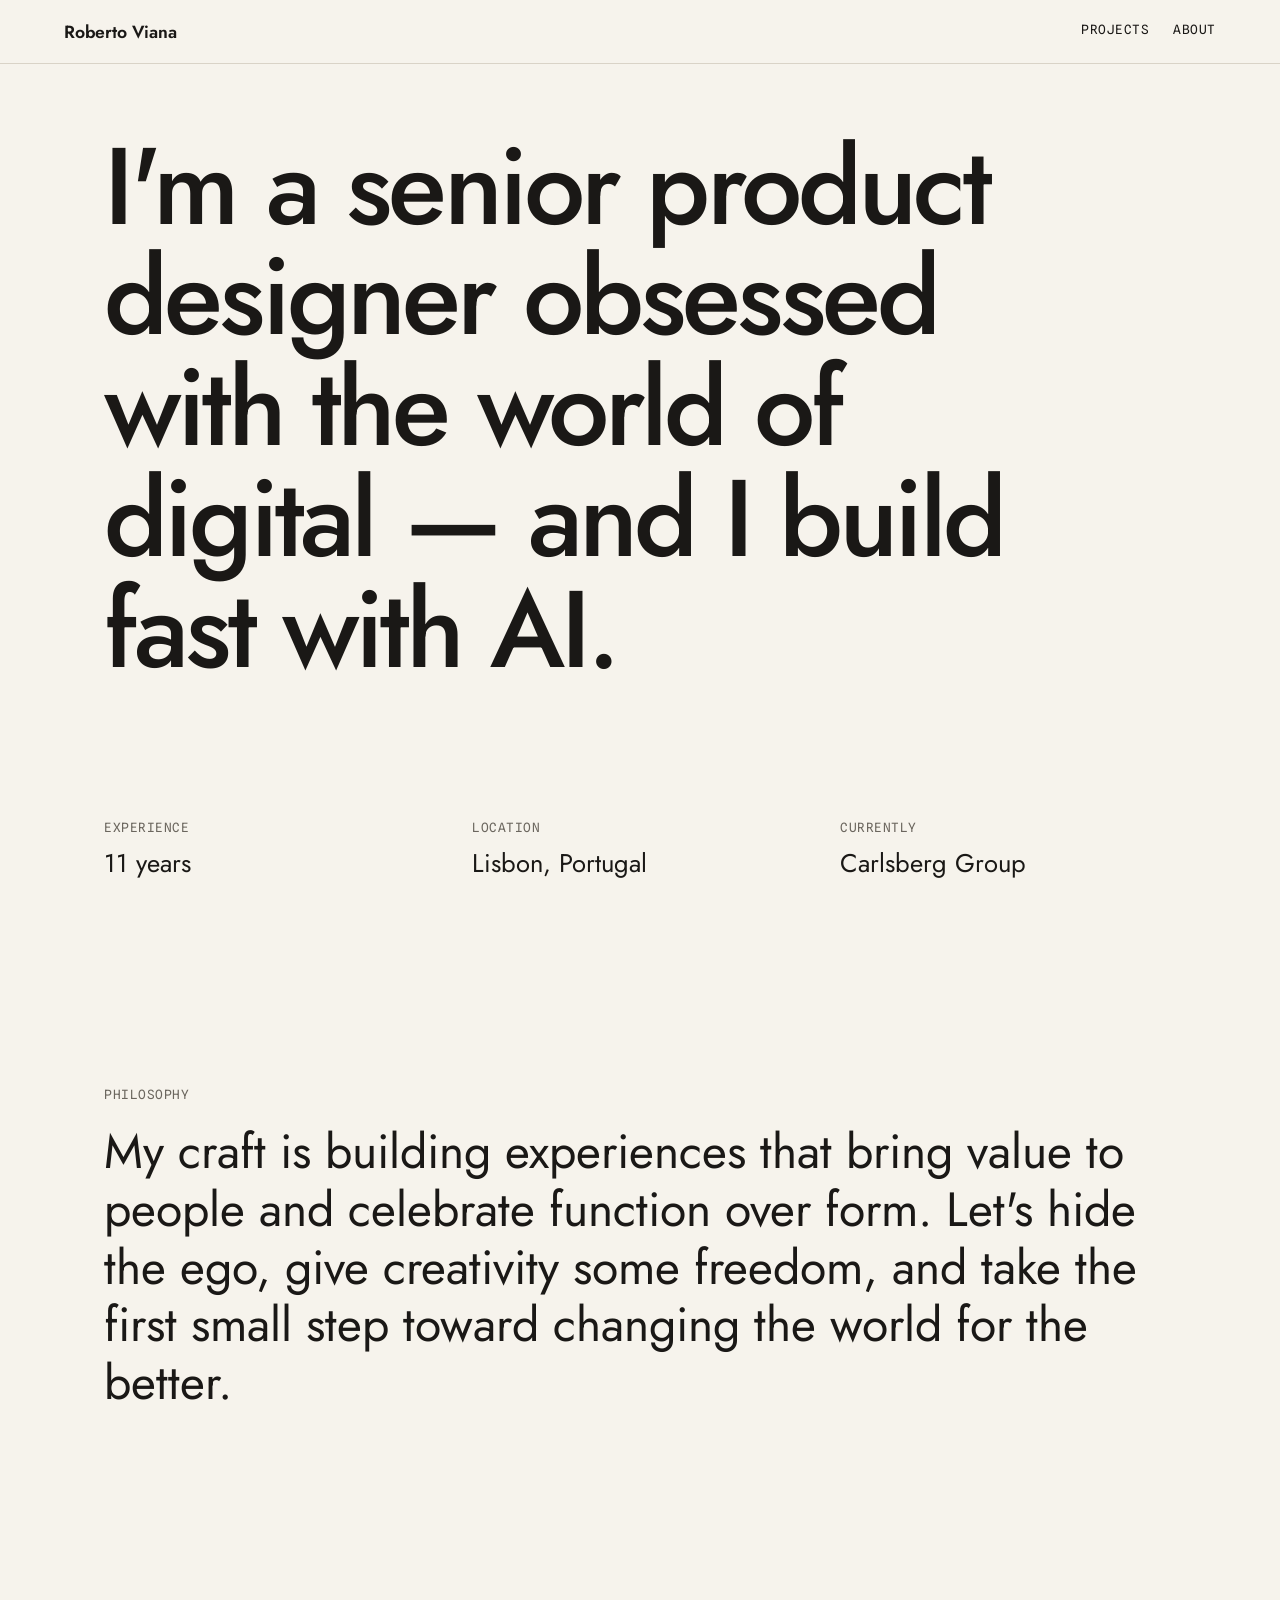
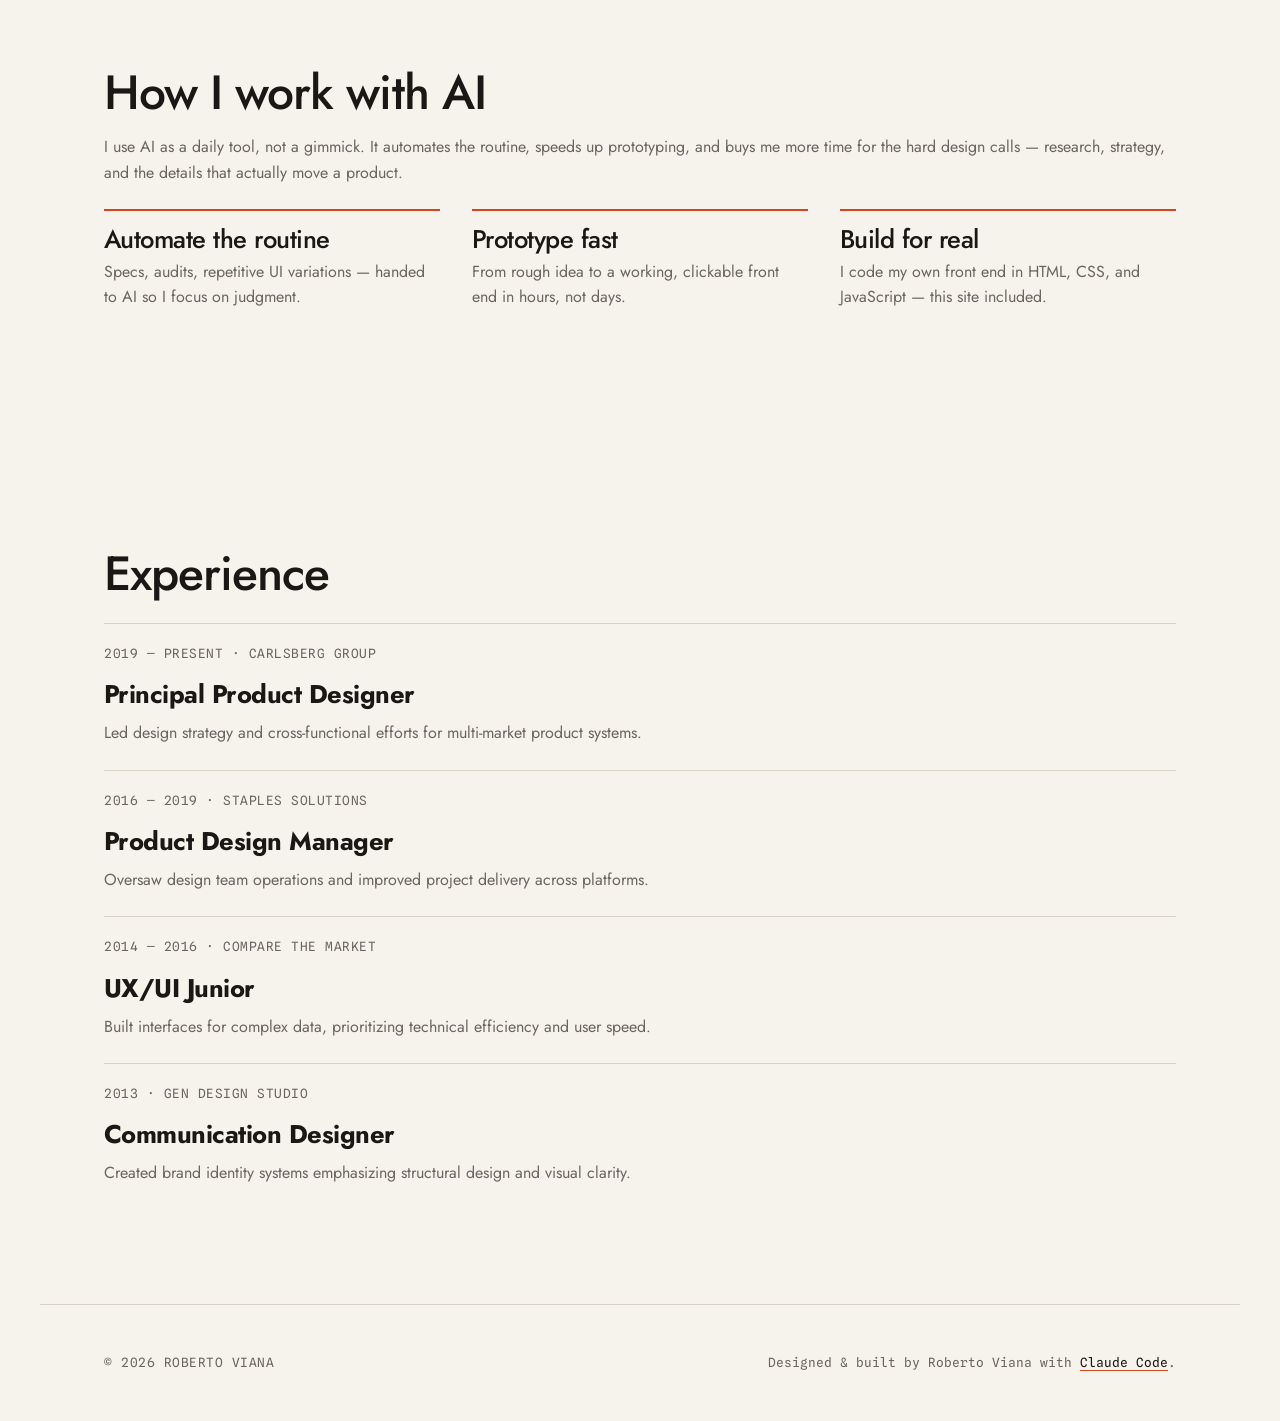
==== about.html @ d9206031 "Initial commit" ====
<!DOCTYPE html>
<html lang="en">
<head>
  <meta charset="UTF-8" />
  <meta name="viewport" content="width=device-width, initial-scale=1.0" />
  <title>About — Roberto Viana</title>
  <meta name="description" content="Roberto Viana, senior product designer with 11 years of experience across B2B, B2C, and enterprise platforms. I build fast with AI and code my own front end." />

  <link rel="preconnect" href="https://fonts.googleapis.com" />
  <link rel="preconnect" href="https://fonts.gstatic.com" crossorigin />
  <link href="https://fonts.googleapis.com/css2?family=Jost:wght@400;500;600;700&family=Spline+Sans+Mono:wght@400;500&display=swap" rel="stylesheet" />

  <link rel="stylesheet" href="assets/css/styles.css" />
</head>
<body>
  <header class="site-header">
    <a href="index.html" class="brand">Roberto Viana</a>
    <nav class="nav">
      <a href="index.html">Projects</a>
      <a href="about.html">About</a>
    </nav>
  </header>

  <main>
    <section class="case-hero wrap">
      <h1 class="reveal">I'm a senior product designer obsessed with the world of digital — and I build fast with AI.</h1>
    </section>

    <section class="section wrap">
      <div class="grid" style="grid-template-columns: repeat(3, 1fr);">
        <div class="reveal-up" data-delay="1">
          <p class="meta">Experience</p>
          <p style="font-family:var(--font-display); font-size:var(--step-h3); margin-top:0.35rem;">11 years</p>
        </div>
        <div class="reveal-up" data-delay="2">
          <p class="meta">Location</p>
          <p style="font-family:var(--font-display); font-size:var(--step-h3); margin-top:0.35rem;">Lisbon, Portugal</p>
        </div>
        <div class="reveal-up" data-delay="3">
          <p class="meta">Currently</p>
          <p style="font-family:var(--font-display); font-size:var(--step-h3); margin-top:0.35rem;">Carlsberg Group</p>
        </div>
      </div>
    </section>

    <section class="section wrap">
      <div class="prose reveal-up">
        <p class="meta">Philosophy</p>
        <p style="font-family:var(--font-display); font-size:var(--step-h2); line-height:1.2; margin-top:0.75rem;">My craft is building experiences that bring value to people and celebrate function over form. Let's hide the ego, give creativity some freedom, and take the first small step toward changing the world for the better.</p>
      </div>
    </section>

    <!-- How I work with AI -->
    <section class="section wrap">
      <div class="prose">
        <h2 class="reveal-up">How I work with AI</h2>
        <p class="reveal-up" style="color:var(--ink-soft);">I use AI as a daily tool, not a gimmick. It automates the routine, speeds up prototyping, and buys me more time for the hard design calls — research, strategy, and the details that actually move a product.</p>
      </div>
      <div class="process">
        <div class="step reveal-up" data-delay="1">
          <h3>Automate the routine</h3>
          <p>Specs, audits, repetitive UI variations — handed to AI so I focus on judgment.</p>
        </div>
        <div class="step reveal-up" data-delay="2">
          <h3>Prototype fast</h3>
          <p>From rough idea to a working, clickable front end in hours, not days.</p>
        </div>
        <div class="step reveal-up" data-delay="3">
          <h3>Build for real</h3>
          <p>I code my own front end in HTML, CSS, and JavaScript — this site included.</p>
        </div>
      </div>
    </section>

    <section class="section wrap">
      <div class="prose">
        <h2 class="reveal-up">Experience</h2>

        <div class="reveal-up" style="border-top:1px solid var(--line); padding-top:1.25rem; margin-top:1.5rem;">
          <p class="meta">2019 — Present · Carlsberg Group</p>
          <h3 style="margin-top:0.35rem;">Principal Product Designer</h3>
          <p style="color:var(--ink-soft); margin-top:0.5rem;">Led design strategy and cross-functional efforts for multi-market product systems.</p>
        </div>

        <div class="reveal-up" style="border-top:1px solid var(--line); padding-top:1.25rem; margin-top:1.5rem;">
          <p class="meta">2016 — 2019 · Staples Solutions</p>
          <h3 style="margin-top:0.35rem;">Product Design Manager</h3>
          <p style="color:var(--ink-soft); margin-top:0.5rem;">Oversaw design team operations and improved project delivery across platforms.</p>
        </div>

        <div class="reveal-up" style="border-top:1px solid var(--line); padding-top:1.25rem; margin-top:1.5rem;">
          <p class="meta">2014 — 2016 · Compare the Market</p>
          <h3 style="margin-top:0.35rem;">UX/UI Junior</h3>
          <p style="color:var(--ink-soft); margin-top:0.5rem;">Built interfaces for complex data, prioritizing technical efficiency and user speed.</p>
        </div>

        <div class="reveal-up" style="border-top:1px solid var(--line); padding-top:1.25rem; margin-top:1.5rem;">
          <p class="meta">2013 · GEN Design Studio</p>
          <h3 style="margin-top:0.35rem;">Communication Designer</h3>
          <p style="color:var(--ink-soft); margin-top:0.5rem;">Created brand identity systems emphasizing structural design and visual clarity.</p>
        </div>
      </div>
    </section>
  </main>

  <footer class="site-footer wrap">
    <span class="meta">© 2026 Roberto Viana</span>
    <span class="built">Designed &amp; built by Roberto Viana with <a href="https://claude.com/claude-code" target="_blank" rel="noopener">Claude Code</a>.</span>
  </footer>

  <script src="assets/js/main.js"></script>
</body>
</html>
---- assets/css/styles.css ----
/* =====================================================================
   Roberto Viana — Portfolio
   Starter design baseline. A refined, editorial minimalism.
   Ink on warm paper, big type, generous space, one sharp accent.
   Swap the variables below to make it yours. Everything keys off them.
   ===================================================================== */

/* Fonts. Using @import here for a quick start.
   For better performance later, move these to a <link> tag in the <head>
   of each HTML page and delete this @import. */
@import url('https://fonts.googleapis.com/css2?family=Jost:wght@400;500;600;700&family=Spline+Sans+Mono:wght@400;500&display=swap');

/* ---------- Design tokens ---------- */
:root {
  /* Color. Warm paper, near-black ink, one accent.
     The accent is used sparingly: the rotating hero word, link hovers.
     Let your project images carry the rest of the color. */
  --paper: #f6f3ec;
  --paper-2: #efebe1;     /* slightly deeper, for card backgrounds */
  --ink: #1a1816;
  --ink-soft: #6b665e;    /* secondary text, meta labels */
  --line: #d9d3c7;        /* hairline borders */
  --accent: #d6451f;      /* burnt vermilion. confident, not cliche */

  /* Type */
  --font-display: 'Futura', 'Jost', system-ui, sans-serif;
  --font-body: 'Futura', 'Jost', system-ui, sans-serif;
  --font-mono: 'Spline Sans Mono', ui-monospace, monospace;

  /* Fluid type scale. Grows with the viewport. */
  --step-hero: clamp(2.75rem, 1.2rem + 7vw, 7rem);
  --step-h2:   clamp(1.75rem, 1rem + 3vw, 3rem);
  --step-h3:   clamp(1.25rem, 1rem + 1vw, 1.6rem);
  --step-body: 1rem;
  --step-meta: 0.8rem;

  /* Space */
  --gap: clamp(1rem, 0.5rem + 2vw, 2rem);
  --section: clamp(4rem, 2rem + 8vw, 6.25rem);
  --maxw: 1200px;

  --radius: 4px;
}

/* ---------- Reset and base ---------- */
*, *::before, *::after { box-sizing: border-box; margin: 0; }

html { scroll-behavior: smooth; font-size: 16px; }

body {
  background: var(--paper);
  color: var(--ink);
  font-family: var(--font-body);
  font-size: var(--step-body);
  line-height: 1.6;
  -webkit-font-smoothing: antialiased;
  text-rendering: optimizeLegibility;
}

img { display: block; max-width: 100%; height: auto; }

a { color: inherit; text-decoration: none; }

::selection { background: var(--accent); color: var(--paper); }

/* Visible focus for keyboard users. Accessibility, not optional. */
:focus-visible { outline: 2px solid var(--accent); outline-offset: 3px; }

/* ---------- Layout helpers ---------- */
.wrap {
  width: 100%;
  max-width: var(--maxw);
  margin-inline: auto;
  padding-inline: clamp(1.25rem, 5vw, 4rem);
}

.section { padding-block: var(--section); }
/* Consecutive sections shouldn't double their padding into a huge gap;
   collapse the top so the rhythm matches the media-interleaved pages. */
main.case .section + .section { padding-top: 0; }

/* ---------- Type ---------- */
h1, h2, h3 {
  font-family: var(--font-display);
  font-weight: 500;
  line-height: 1.02;
  letter-spacing: -0.02em;
}

.meta {
  font-family: var(--font-mono);
  font-size: var(--step-meta);
  letter-spacing: 0.04em;
  text-transform: uppercase;
  color: var(--ink-soft);
}

/* ---------- Header / nav ---------- */
.site-header {
  position: sticky;
  top: 0;
  z-index: 10;
  display: flex;
  align-items: center;
  justify-content: space-between;
  padding: 1.1rem clamp(1.25rem, 5vw, 4rem);
  background: color-mix(in srgb, var(--paper) 88%, transparent);
  backdrop-filter: blur(8px);
  border-bottom: 1px solid var(--line);
}

.site-header .brand {
  font-family: var(--font-display);
  font-weight: 600;
  font-size: 1.1rem;
  letter-spacing: -0.01em;
}

.nav { display: flex; gap: 1.5rem; }

.nav a {
  font-family: var(--font-mono);
  font-size: var(--step-meta);
  letter-spacing: 0.04em;
  text-transform: uppercase;
  padding-bottom: 2px;
  border-bottom: 1px solid transparent;
  transition: border-color 0.2s ease;
}
.nav a:hover { border-color: var(--ink); }

/* ---------- Hero ---------- */
.hero { padding-block: clamp(3rem, 2rem + 6vw, 7rem) var(--section); }

.hero h1 {
  font-size: var(--step-hero);
  max-width: 16ch;
}

/* Headline and portrait side by side. */
.hero-top {
  display: flex;
  align-items: center;
  gap: clamp(1.5rem, 4vw, 3.5rem);
}
.hero-top h1 {
  flex: 1;
  font-size: clamp(2.5rem, 1rem + 5.2vw, 5.5rem);
  max-width: none;
  margin: 0;
}
.hero-top .hero-photo { width: clamp(92px, 11vw, 140px); border-radius: 50%; }
.hero-top .hero-photo img { filter: none; }
@media (max-width: 640px) {
  .hero-top { flex-direction: column; align-items: flex-start; }
  .hero-top .hero-photo { width: clamp(110px, 32vw, 150px); }
}

/* The rotating word. Swap the inner text with JS, the accent stays. */
.hero .rotating { color: var(--accent); }

.hero .intro {
  margin-top: 1.75rem;
  max-width: 48ch;
  color: var(--ink-soft);
  font-size: var(--step-h3);
  line-height: 1.45;
}

/* ---------- Project grid ---------- */
.grid {
  display: grid;
  grid-template-columns: 1fr;
  gap: var(--gap);
}

@media (min-width: 720px) {
  .grid { grid-template-columns: repeat(2, 1fr); }
}

.card {
  display: flex;
  flex-direction: column;
  background: var(--paper-2);
  border: 1px solid var(--line);
  border-radius: var(--radius);
  overflow: hidden;
  transition: transform 0.35s cubic-bezier(0.2, 0.8, 0.2, 1),
              box-shadow 0.35s ease;
}

.card:hover {
  transform: translateY(-4px);
  box-shadow: 0 18px 40px -24px rgba(26, 24, 22, 0.5);
}

.card .thumb {
  aspect-ratio: 4 / 3;
  background: linear-gradient(135deg, var(--line), var(--paper-2));
  overflow: hidden;
}
.card .thumb img {
  width: 100%; height: 100%;
  object-fit: cover;
  transition: transform 0.6s cubic-bezier(0.2, 0.8, 0.2, 1);
}
.card:hover .thumb img { transform: scale(1.04); }

.card .body {
  padding: 1.25rem 1.4rem 1.6rem;
  display: flex;
  flex-direction: column;
  gap: 0.5rem;
}

.card .tags { display: flex; justify-content: space-between; }

.card h3 {
  font-size: var(--step-h3);
  font-weight: 500;
  transition: color 0.2s ease;
}
.card:hover h3 { color: var(--accent); }

/* ---------- Case study page ---------- */
.case-hero { padding-block: clamp(2rem, 1rem + 4vw, 5rem) 2rem; }
.case-hero h1 { font-size: var(--step-hero); max-width: 14ch; }
.case-hero .subtitle {
  margin-top: 1rem;
  font-size: var(--step-h3);
  color: var(--ink-soft);
}

.prose { max-width: none; }
.prose h2 { font-size: var(--step-h2); margin-block: 2.5rem 1rem; }
.prose h3 { font-size: var(--step-h3); font-weight: 700; margin-block: 1.75rem 0.75rem; }
.prose p { margin-bottom: 1.1rem; }
.prose ul { margin: 0 0 1.1rem 1.2rem; }
.prose li { margin-bottom: 0.4rem; }

/* Scroll-fill: words start gray and fill to ink as the block scrolls in.
   Applied to a few key statements; words are wrapped by main.js. */
/* Marker highlight: solid block fill behind a phrase, sweeps left to right
   when the phrase scrolls into view. Wrap phrase in <span class="mark">. */
.mark {
  background-image: linear-gradient(#ffd5ca, #ffd5ca);
  background-repeat: no-repeat;
  background-position: left center;
  background-size: 0% 100%;
  transition: background-size 0.7s ease;
  padding: 0.04em 0.1em;
  margin: 0 -0.1em;
  border-radius: 2px;
  -webkit-box-decoration-break: clone;
  box-decoration-break: clone;
}
.mark.lit { background-size: 100% 100%; }
@media (prefers-reduced-motion: reduce) {
  .mark { background-size: 100% 100%; transition: none; }
}

.scroll-fill .w { transition: color 0.3s ease; }
.scroll-fill .w.on { color: var(--accent); }
@media (prefers-reduced-motion: reduce) {
  .scroll-fill .w { color: var(--ink); }
}

/* A simple result callout for Insight / Solution / Result blocks */
.result {
  border-left: 3px solid var(--accent);
  padding: 0.25rem 0 0.25rem 1.1rem;
  margin: 1.25rem 0;
  font-family: var(--font-display);
  font-size: var(--step-h3);
}

/* ---------- Footer ---------- */
.site-footer {
  border-top: 1px solid var(--line);
  padding-block: 3rem;
  display: flex;
  flex-wrap: wrap;
  gap: 1rem;
  justify-content: space-between;
  align-items: center;
  color: var(--ink-soft);
}
.site-footer .built {
  font-family: var(--font-mono);
  font-size: var(--step-meta);
}
.site-footer .built a { color: var(--ink); border-bottom: 1px solid var(--accent); }

/* ---------- Page load reveal. One orchestrated entrance. ---------- */
@keyframes rise {
  from { opacity: 0; transform: translateY(18px); }
  to   { opacity: 1; transform: translateY(0); }
}

.reveal { opacity: 0; animation: rise 0.7s cubic-bezier(0.2, 0.8, 0.2, 1) forwards; }
.reveal:nth-child(1) { animation-delay: 0.05s; }
.reveal:nth-child(2) { animation-delay: 0.15s; }
.reveal:nth-child(3) { animation-delay: 0.25s; }
.reveal:nth-child(4) { animation-delay: 0.35s; }

/* Scroll-triggered reveal. Elements rise in as they enter the viewport.
   JS adds .is-visible via IntersectionObserver. */
.reveal-up {
  opacity: 0;
  transform: translateY(28px);
  transition: opacity 0.8s cubic-bezier(0.2, 0.8, 0.2, 1),
              transform 0.8s cubic-bezier(0.2, 0.8, 0.2, 1);
}
.reveal-up.is-visible { opacity: 1; transform: translateY(0); }
/* Stagger children within a row */
.reveal-up[data-delay="1"] { transition-delay: 0.08s; }
.reveal-up[data-delay="2"] { transition-delay: 0.16s; }
.reveal-up[data-delay="3"] { transition-delay: 0.24s; }

/* Respect people who prefer less motion. */
@media (prefers-reduced-motion: reduce) {
  * { animation: none !important; transition: none !important; }
  html { scroll-behavior: auto; }
  .reveal { opacity: 1; }
  .reveal-up { opacity: 1; transform: none; }
}

/* =====================================================================
   Phase 2 additions — real imagery, richer layout, motion.
   ===================================================================== */

/* Display headings: tighten tracking now that the face is a grotesk. */
h1 { letter-spacing: -0.035em; }
h2, h3 { letter-spacing: -0.02em; }

/* ---------- Hero, image-led ---------- */
.hero h1 { max-width: 18ch; }
.hero .rotating { position: relative; white-space: nowrap; }
/* A subtle marker under the rotating word */
.hero .rotating::after {
  content: "";
  position: absolute; left: 0; right: 0; bottom: 0.06em;
  height: 0.5em; z-index: -1;
  background: color-mix(in srgb, var(--accent) 16%, transparent);
}
.hero .ai-note {
  margin-top: 1.5rem;
  font-family: var(--font-mono);
  font-size: var(--step-meta);
  color: var(--ink-soft);
  display: inline-flex; align-items: center; gap: 0.5rem;
}
.hero .ai-note::before {
  content: ""; width: 7px; height: 7px; border-radius: 50%;
  background: var(--accent);
  box-shadow: 0 0 0 0 color-mix(in srgb, var(--accent) 70%, transparent);
  animation: pulse 2.4s ease-out infinite;
}
@keyframes pulse {
  0%   { box-shadow: 0 0 0 0 color-mix(in srgb, var(--accent) 55%, transparent); }
  70%  { box-shadow: 0 0 0 8px transparent; }
  100% { box-shadow: 0 0 0 0 transparent; }
}

/* ---------- Featured project (first card, full width, image beside text) ---------- */
.card.featured { grid-column: 1 / -1; }
@media (min-width: 720px) {
  .card.featured { flex-direction: row; align-items: stretch; }
  .card.featured .thumb { flex: 1 1 60%; aspect-ratio: auto; min-height: 340px; }
  .card.featured .body { flex: 1 1 40%; justify-content: center; padding: 2rem 2.2rem; }
  .card.featured h3 { font-size: var(--step-h2); }
}

/* Real images sit on a neutral mat so light UI screenshots read on paper. */
.card .thumb { background: #fff; display: grid; place-items: center; }
.card .thumb img { object-fit: cover; }
.card.featured .thumb img { object-fit: cover; }

/* ---------- Case study media ---------- */
.case-banner {
  margin-block: 2rem;
  border-radius: var(--radius);
  overflow: hidden;
  background: #fff;
  border: 1px solid var(--line);
}
.case-banner img {
  width: 100%;
  display: block;
  aspect-ratio: 2000 / 691;
  object-fit: cover;
  object-position: center;
}

figure.media {
  margin: 2.5rem 0;
  border-radius: var(--radius);
  overflow: hidden;
  background: #fff;
  border: 1px solid var(--line);
}
/* No card chrome — image sits directly on the page. */
figure.media.bare {
  background: none;
  border: 0;
  border-radius: 0;
}
figure.media.bare figcaption {
  border-top: 0;
  padding: 24px 0 0;
}
/* Let inline case figures breathe wider than the 68ch text column,
   without causing horizontal scroll (capped under 100vw). */
.prose figure.media {
  width: min(92vw, 1040px);
  max-width: none;
}

/* Full-width media placed directly in a .wrap section (not inside .prose).
   Fills the content column up to --maxw. Used for diagrams, blueprints, rows. */
.wrap > figure.media { width: 100%; margin-block: 0; }

/* Grid of figures/images — research photos, before/after, screen sets. */
.fig-grid { display: grid; gap: var(--gap); margin: 0; align-items: start; }
.fig-grid.cols-2 { grid-template-columns: repeat(2, 1fr); }
.fig-grid.cols-3 { grid-template-columns: repeat(3, 1fr); }
@media (max-width: 640px) {
  .fig-grid.stack-mobile { grid-template-columns: 1fr; }
}
@media (max-width: 1024px) {
  .fig-grid.stack-1024 { grid-template-columns: 1fr; }
}
/* Narrower media, left-aligned on desktop; full-width on mobile. */
.media-70 { max-width: 70%; margin-inline: 0; }
.media-80 { max-width: 80%; margin-inline: 0; }
@media (max-width: 640px) { .media-70, .media-80 { max-width: 100%; } }
.fig-grid > figure.media { margin: 0; width: 100%; }
.fig-grid > img {
  width: 100%; display: block;
  border-radius: var(--radius);
  border: 1px solid var(--line);
  background: #fff;
}

/* Phone mockup row — portrait screens side by side, no chrome. */
.phone-row {
  display: grid;
  grid-template-columns: repeat(auto-fit, minmax(150px, 1fr));
  gap: var(--gap);
  margin: 0;
  align-items: start;
  justify-items: center;
}
.phone-row img { width: 100%; max-width: 320px; display: block; }

/* A small kicker label above a media block. */
.media-label { margin-bottom: 1rem; }

/* Text left, drifting wireframes right. */
.wireframe-split {
  display: grid;
  grid-template-columns: 1fr 1.05fr;
  gap: clamp(1.5rem, 4vw, 3.5rem);
  align-items: center;
}
.wireframe-split .prose { max-width: none; }

/* Two wireframes that drift in opposite directions as you scroll. */
.wireframe-parallax {
  display: grid;
  grid-template-columns: repeat(2, 1fr);
  gap: 0;
  align-items: start;
}
.wireframe-parallax figure { margin: 0; width: 96%; }
.wireframe-parallax img {
  width: 100%;
  height: auto;
  display: block;
}
.wireframe-parallax .pcol-1 { justify-self: end; margin-right: -16%; }
.wireframe-parallax .pcol-2 { justify-self: start; margin-left: -16%; margin-top: -14%; }
[data-parallax] { will-change: transform; }
@media (max-width: 760px) {
  .wireframe-split { grid-template-columns: 1fr; }
}

/* Three interaction gifs. On wide screens they fill the row with a gap that
   grows with the viewport; below a phone breakpoint they get wider and slide
   over each other, layered and staggered, like the reference. */
.gif-section { padding-top: 20px; padding-bottom: 64px; }
.gif-row {
  display: flex;
  justify-content: center;
  align-items: flex-start;
}
.gif-row figure {
  flex: 0 0 auto;
  width: 46%;
  margin: 0;
  position: relative;
}
.gif-row img { width: 100%; height: auto; display: block; }
.gif-row figure:nth-child(1) { z-index: 1; }
.gif-row figure:nth-child(2) { z-index: 2; margin-left: -19%; }
.gif-row figure:nth-child(3) { z-index: 3; margin-left: -19%; }

/* Phones: same line on desktop; below the phone breakpoint they get wider,
   overlap more, and shift up to a stagger like the reference. */
@media (max-width: 767px) {
  .gif-row figure { width: 70%; }
  .gif-row figure:nth-child(2),
  .gif-row figure:nth-child(3) { margin-left: -55%; }
  .gif-row figure:nth-child(1) { margin-top: 14%; }
  .gif-row figure:nth-child(2) { margin-top: 7%; }
  .gif-row figure:nth-child(3) { margin-top: 0; }
}

/* ---------- Homepage: tighter vertical rhythm ---------- */
.home .hero {
  padding-block: clamp(3.5rem, 2rem + 5vw, 7rem) clamp(2rem, 1rem + 3vw, 4rem);
}
.home .section {
  padding-block: clamp(1.75rem, 1rem + 3vw, 3.5rem);
}

/* Homepage cards: all uniform, horizontal (image beside text), 350px tall.
   Higher-specificity selectors (.home .grid .card) override the .featured rules. */
.home .grid { grid-template-columns: 1fr; }
@media (min-width: 720px) {
  .home .grid .card {
    flex-direction: row;
    align-items: stretch;
    height: 350px;
    overflow: hidden;
  }
  .home .grid .card .thumb {
    display: block;
    flex: 1 1 58%;
    aspect-ratio: auto;
    height: auto;
    min-height: 0;
  }
  .home .grid .card .body {
    flex: 1 1 42%;
    justify-content: center;
    padding: 2rem 2.2rem;
  }
  .home .grid .card h3 { font-size: var(--step-h2); }
}
.home .grid .card .thumb img {
  width: 100%;
  height: 100%;
  object-fit: cover;
  object-position: center;
}
.home .grid .card .thumb img[src*="cadi-card"] { object-position: center center; }

/* Hero lower: intro + contact on the left, square B&W photo on the right. */
.hero-lower {
  display: flex;
  align-items: center;
  gap: clamp(1.5rem, 4vw, 3rem);
  margin-top: clamp(2.5rem, 1.5rem + 3vw, 4.5rem);
}
.hero-text { max-width: 46ch; }
.hero-text .intro { margin-top: 0; }

.hero .contact {
  margin-top: 1.5rem;
  font-family: var(--font-mono);
  font-size: var(--step-meta);
  letter-spacing: 0.02em;
  color: var(--ink-soft);
}
.hero .contact a {
  color: var(--ink);
  border-bottom: 1px solid var(--accent);
  padding-bottom: 1px;
  transition: color 0.2s ease;
}
.hero .contact a:hover { color: var(--accent); }

/* Square portrait, desaturated, with a subtle film grain. */
.hero-photo {
  position: relative;
  flex: 0 0 auto;
  width: clamp(190px, 26vw, 300px);
  aspect-ratio: 1;
  border-radius: var(--radius);
  overflow: hidden;
  margin: 0;
}
.hero-photo img {
  width: 100%;
  height: 100%;
  object-fit: cover;
  filter: grayscale(1) contrast(1.04) brightness(1.02);
}
/* Animated film grain — a tiled noise image drifting in X/Y, like the Framer build. */
.hero-photo::after {
  content: "";
  position: absolute;
  inset: -50%;
  width: 200%;
  height: 200%;
  background: url("../img/grain-noise.png") repeat;
  background-size: 200px 200px;
  opacity: 0.16;
  mix-blend-mode: overlay;
  pointer-events: none;
  will-change: transform;
  animation: grain 3.2s steps(6) infinite;
}
@keyframes grain {
  0%   { transform: translate(0, 0); }
  10%  { transform: translate(-4%, -3%); }
  20%  { transform: translate(3%, 4%); }
  30%  { transform: translate(-3%, 2%); }
  40%  { transform: translate(4%, -4%); }
  50%  { transform: translate(-2%, 3%); }
  60%  { transform: translate(3%, -2%); }
  70%  { transform: translate(-4%, 4%); }
  80%  { transform: translate(2%, -3%); }
  90%  { transform: translate(-3%, -2%); }
  100% { transform: translate(0, 0); }
}

@media (max-width: 600px) {
  .hero-lower { flex-direction: column-reverse; align-items: flex-start; }
  .hero-photo { width: clamp(160px, 46vw, 240px); }
}
figure.media img, figure.media video { width: 100%; display: block; }
figure.media figcaption {
  font-family: var(--font-mono);
  font-size: var(--step-meta);
  color: var(--ink-soft);
  padding: 0.7rem 1rem;
  border-top: 1px solid var(--line);
}

/* Process steps: a transparent, chevron-linked row of phases. */
.process-steps {
  display: grid;
  grid-template-columns: repeat(3, 1fr);
  gap: 1.25rem;
}
.process-step {
  background: var(--paper-2);
  border: 1px solid var(--line);
  border-radius: var(--radius);
  padding: 1.6rem;
}
.process-step h4 {
  font-family: var(--font-display);
  font-weight: 700;
  font-size: 1.2rem;
  letter-spacing: -0.01em;
  margin: 0 0 0.75rem;
}
.process-step ul { list-style: none; margin: 0; padding: 0; }
.process-step li {
  font-size: 1rem;
  color: var(--ink-soft);
  padding-left: 1rem;
  position: relative;
  margin-bottom: 0.45rem;
  line-height: 1.4;
}
.process-step li::before {
  content: "\2022"; /* • */
  position: absolute;
  left: 0;
  color: var(--ink-soft);
  opacity: 0.6;
}
@media (max-width: 560px) {
  .process-steps { grid-template-columns: repeat(2, 1fr); gap: 1rem; }
  .process-step { padding: 1.25rem; }
}

/* On phones, zoom the UI gif so it's taller; clip the horizontal overflow
   within the wrap, keeping the center in focus. */
@media (max-width: 560px) {
  figure.media.ui-gif { overflow: hidden; }
  figure.media.ui-gif img {
    height: 500px;
    width: auto;
    max-width: none;
    margin-left: 50%;
    transform: translateX(-50%);
  }
}

/* Challenge cards: a grid of bordered cards. */
.challenge-cards {
  display: grid;
  grid-template-columns: repeat(3, 1fr);
  gap: 1.25rem;
}
.challenge-card {
  background: var(--paper-2);
  border: 1px solid var(--line);
  border-radius: var(--radius);
  padding: 1.6rem;
}
.challenge-card h4 {
  font-family: var(--font-display);
  font-weight: 700;
  font-size: 1.2rem;
  letter-spacing: -0.01em;
  margin: 0 0 0.55rem;
}
.challenge-card p {
  margin: 0;
  color: var(--ink-soft);
  font-size: 1rem;
  line-height: 1.5;
}
@media (max-width: 820px) { .challenge-cards { grid-template-columns: repeat(2, 1fr); } }
@media (max-width: 520px) { .challenge-cards { grid-template-columns: 1fr; } }

/* Ask-me-anything panel: conversational, programmed replies. */
.ask {
  margin: clamp(2rem, 5vw, 3.5rem) auto 0;
  max-width: 640px;
  background: none;
  border: 0;
  box-shadow: none;
  padding: 0;
}
.ask-head { display: flex; align-items: center; justify-content: flex-start; gap: 0.55rem; }
.ask-head p { margin: 0; color: var(--ink-soft); font-size: 0.95rem; line-height: 1.45; }
.ask-status {
  width: 9px; height: 9px; border-radius: 50%; margin-top: 0.35rem;
  background: #36b37e; flex: 0 0 auto;
  box-shadow: 0 0 0 0 rgba(54, 179, 126, 0.5);
  animation: askPulse 2.4s ease-out infinite;
}
@keyframes askPulse {
  0% { box-shadow: 0 0 0 0 rgba(54, 179, 126, 0.45); }
  70% { box-shadow: 0 0 0 7px rgba(54, 179, 126, 0); }
  100% { box-shadow: 0 0 0 0 rgba(54, 179, 126, 0); }
}

.ask-log { display: flex; flex-direction: column; gap: 0.6rem; margin: 1.1rem 0 0; }
.ask-log:empty { margin: 0; }
.ask-bubble {
  max-width: 88%;
  padding: 0.7rem 0.95rem;
  border-radius: 14px;
  font-size: 0.95rem;
  line-height: 1.5;
  animation: askIn 0.28s ease both;
}
.ask-bubble.user {
  align-self: flex-end;
  background: var(--accent);
  color: #fff;
  border-bottom-right-radius: 5px;
}
.ask-bubble.bot {
  align-self: flex-start;
  background: var(--paper-2);
  color: var(--ink);
  border-bottom-left-radius: 5px;
}
.ask-bubble.bot a { color: var(--accent); border-bottom: 1px solid var(--accent); }
.ask-bubble.typing { color: var(--ink-soft); letter-spacing: 0.15em; }
@keyframes askIn { from { opacity: 0; transform: translateY(6px); } to { opacity: 1; transform: none; } }

.ask-chips { display: flex; flex-wrap: wrap; justify-content: flex-start; gap: 0.5rem; margin-top: 1.1rem; }
.ask-chips button {
  font-family: var(--font-mono);
  font-size: 0.76rem;
  letter-spacing: 0.01em;
  color: var(--ink);
  background: #fff;
  border: 1px solid var(--line);
  border-radius: 999px;
  padding: 0.5rem 0.85rem;
  cursor: pointer;
  transition: background 0.18s ease, border-color 0.18s ease, transform 0.18s ease;
}
.ask-chips button:hover { border-color: var(--accent); transform: translateY(-1px); }

.ask-form { display: flex; gap: 0.6rem; margin-top: 0.9rem; }
.ask-form input {
  flex: 1;
  font-family: var(--font-body);
  font-size: 1.05rem;
  color: var(--ink);
  background: #fff;
  border: 1px solid var(--line);
  border-radius: 999px;
  padding: 1.05rem 1.4rem;
  outline: none;
  transition: border-color 0.18s ease;
}
.ask-form input:focus { border-color: var(--accent); }
.ask-form button {
  flex: 0 0 auto;
  width: 56px;
  border: 0;
  border-radius: 50%;
  background: var(--accent);
  color: #fff;
  font-size: 1.25rem;
  cursor: pointer;
  transition: transform 0.18s ease, opacity 0.18s ease;
}
.ask-form button:hover { transform: scale(1.06); }

.ask-footer {
  margin: 0.85rem 0 0;
  font-family: var(--font-mono);
  font-size: 0.68rem;
  letter-spacing: 0.04em;
  color: var(--ink-soft);
  opacity: 0.8;
}

/* Ideation: generous space between the four steps. */
.ideation-step { margin-top: clamp(3rem, 7vw, 5.5rem); }
.ideation-step:first-of-type { margin-top: var(--gap); }
.ideation-step > h3 {
  font-family: var(--font-display);
  font-weight: 700;
  font-size: var(--step-h3);
  letter-spacing: -0.01em;
  margin: 0 0 1.25rem;
}

/* Insights: quotes beside a set of CSS stat rings. */
.insights-split {
  display: grid;
  grid-template-columns: 1.15fr 1fr;
  gap: clamp(1.5rem, 4vw, 3rem);
  align-items: center;
}
.insights-split .prose { max-width: none; }
@media (max-width: 760px) { .insights-split { grid-template-columns: 1fr; } }

.stat-circles {
  position: relative;
  width: 100%;
  max-width: clamp(280px, 34vw, 360px);
  margin-inline: auto;
  min-height: clamp(250px, 32vw, 320px);
}
.stat-circle {
  position: absolute;
  width: var(--d);
  aspect-ratio: 1;
  border-radius: 50%;
  border: 8px solid #cdbcf7;
  display: flex;
  flex-direction: column;
  align-items: center;
  justify-content: center;
  text-align: center;
}
.stat-circle.lg { --d: clamp(150px, 21vw, 210px); top: 8%; left: 0; }
.stat-circle.md { --d: clamp(112px, 15vw, 156px); border-color: #e2b6ee; top: 0; right: 0; }
.stat-circle.sm { --d: clamp(104px, 14vw, 142px); border-color: #f4b6d3; bottom: 0; left: 48%; }
.stat-circle .num {
  font-family: var(--font-display);
  font-weight: 700;
  font-size: calc(var(--d) * 0.3);
  line-height: 1;
}
.stat-circle .label {
  font-family: var(--font-mono);
  font-size: calc(var(--d) * 0.085);
  letter-spacing: 0.03em;
  color: var(--ink-soft);
  margin-top: 0.35rem;
}

/* Forecast persona cards: white, soft shadow, no border, side by side. */
.fc-persona {
  background: #fff;
  border-radius: 16px;
  box-shadow: 0 10px 28px rgba(26, 24, 22, 0.09);
  padding: 2rem 2.25rem 2.25rem;
}
.fc-persona-head {
  display: flex;
  align-items: center;
  justify-content: space-between;
  gap: 1rem;
  margin-bottom: 0.5rem;
}
.fc-persona-avatar {
  width: 60px;
  height: 60px;
  border-radius: 50%;
  object-fit: cover;
  flex: 0 0 auto;
  order: 1;
}
.fc-persona h4 {
  font-family: var(--font-display);
  font-weight: 700;
  font-size: 1.4rem;
  margin: 0.15rem 0 0;
}
.fc-persona p { margin: 0.85rem 0 0; }
.fc-persona ul { margin: 0.4rem 0 0; padding-left: 1.1rem; }
.fc-persona li { margin-bottom: 0.4rem; color: var(--ink-soft); font-size: 16px; line-height: 1.5; }
.fc-persona-quote { color: var(--ink); font-style: italic; margin-top: 1.1rem; }

/* User-story cards: two white cards, then a full-width gradient feature card. */
.story-cards {
  display: grid;
  grid-template-columns: repeat(2, 1fr);
  gap: 1.25rem;
}
@media (max-width: 760px) { .story-cards { grid-template-columns: 1fr; } }
.story-card {
  background: #fff;
  border-radius: 16px;
  box-shadow: 0 10px 28px rgba(26, 24, 22, 0.09);
  padding: 1.85rem 2rem;
}
.story-card--feature {
  margin-top: 1.25rem;
  background: linear-gradient(135deg, #ece1ff 0%, #f5e0f1 52%, #ffe2ec 100%);
  box-shadow: 0 14px 34px rgba(176, 122, 200, 0.2);
  padding: 2.25rem 2.5rem;
}
.story-card--feature h4 {
  font-family: var(--font-display);
  font-weight: 700;
  font-size: 1.3rem;
  margin: 0 0 1rem;
}
.story-card--feature p { margin: 0 0 0.85rem; }
.story-card--feature p:last-child { margin-bottom: 0; }

/* "See another project" cards at the foot of each case page. */
.next-head { margin-bottom: var(--gap); }
.next-projects {
  display: grid;
  grid-template-columns: repeat(2, 1fr);
  gap: var(--gap);
}
@media (max-width: 640px) { .next-projects { grid-template-columns: 1fr; } }

/* Persona card: round avatar beside the bio. */
.persona-cards {
  display: grid;
  grid-template-columns: repeat(2, 1fr);
  gap: 1.5rem;
}
.persona {
  background: #fff;
  border: 1px solid var(--line);
  border-radius: 18px;
  padding: 2rem 2.25rem 2.25rem;
  box-shadow: 0 1px 3px rgba(26, 24, 22, 0.04);
}
.persona-head {
  display: flex;
  justify-content: space-between;
  align-items: center;
  gap: 1.25rem;
}
.persona-id h3 { margin: 0; font-size: 1.45rem; }
.persona-meta { margin: 0.5rem 0 0; }
.persona-avatar { width: 88px; height: 88px; border-radius: 50%; display: block; flex: 0 0 auto; }
.persona-rule { border: 0; border-top: 1px solid var(--line); margin: 1.75rem 0; }
.persona-body h4 {
  font-family: var(--font-display);
  font-weight: 700;
  font-size: 1.1rem;
  margin: 0 0 0.75rem;
}
.persona-body h4 + ul { margin-bottom: 1.75rem; }
.persona-body ul { list-style: none; margin: 0; padding: 0; }
.persona-body ul:last-child { margin-bottom: 0; }
.persona-body li {
  position: relative;
  padding-left: 1.05rem;
  color: var(--ink-soft);
  margin-bottom: 0.5rem;
  line-height: 1.5;
}
.persona-body li:last-child { margin-bottom: 0; }
.persona-body li::before {
  content: "\2022";
  position: absolute;
  left: 0;
  opacity: 0.55;
}
@media (max-width: 820px) { .persona-cards { grid-template-columns: 1fr; } }
@media (max-width: 480px) {
  .persona { padding: 1.5rem; }
  .persona-avatar { width: 68px; height: 68px; }
}

/* ---------- Logo gallery (branding) ---------- */
.logo-grid {
  display: grid;
  grid-template-columns: repeat(2, 1fr);
  gap: var(--gap);
}
.logo-grid .tile {
  aspect-ratio: 1 / 1;
  background: #fff;
  border: 1px solid var(--line);
  border-radius: var(--radius);
  display: grid; place-items: center;
  padding: 1.5rem;
  transition: transform 0.35s cubic-bezier(0.2, 0.8, 0.2, 1), box-shadow 0.35s ease;
}
.logo-grid .tile:hover {
  transform: translateY(-4px);
  box-shadow: 0 18px 40px -24px rgba(26, 24, 22, 0.45);
}
.logo-grid .tile img { max-height: 80%; width: auto; }

/* ---------- Video gallery (motion / 3D) ---------- */
.video-grid {
  display: grid;
  grid-template-columns: 1fr;
  gap: var(--gap);
}
@media (min-width: 720px) { .video-grid { grid-template-columns: repeat(2, 1fr); } }
.video-card { position: relative; }
.video-grid video,
.video-grid img {
  width: 100%;
  border-radius: var(--radius);
  border: 1px solid var(--line);
  background: #000;
  display: block;
  aspect-ratio: 16 / 9;
  object-fit: cover;
}
/* Tap-for-sound overlay. Sits on the muted preview; clicking it reveals the
   native player controls and unmutes the video. */
.video-sound {
  position: absolute;
  left: 50%;
  bottom: 1rem;
  transform: translateX(-50%);
  display: inline-flex;
  align-items: center;
  gap: 0.5rem;
  padding: 0.6rem 1rem;
  border: 0;
  border-radius: 999px;
  cursor: pointer;
  background: rgba(0, 0, 0, 0.6);
  color: #fff;
  font-family: var(--font-mono);
  font-size: 0.72rem;
  letter-spacing: 0.04em;
  transition: background 0.2s ease, transform 0.2s ease;
}
.video-sound:hover { background: rgba(0, 0, 0, 0.82); transform: translateX(-50%) scale(1.04); }
.video-sound .vs-icon { font-size: 0.85rem; line-height: 1; }
.video-sound.is-hidden { display: none; }

/* ---------- Process strip (how I work / AI) ---------- */
.process {
  display: grid;
  grid-template-columns: 1fr;
  gap: var(--gap);
  margin-top: 1.5rem;
}
@media (min-width: 720px) { .process { grid-template-columns: repeat(3, 1fr); } }
.process .step {
  border-top: 2px solid var(--accent);
  padding-top: 1rem;
}
.process .step h3 { font-size: var(--step-h3); margin-bottom: 0.35rem; }
.process .step p { color: var(--ink-soft); margin: 0; }

/* ---------- Footer: built with Claude Code ---------- */
.site-footer { font-family: var(--font-mono); font-size: var(--step-meta); }
.site-footer .built a { color: var(--ink); border-bottom: 1px solid var(--accent); }
.site-footer .built a:hover { color: var(--accent); }
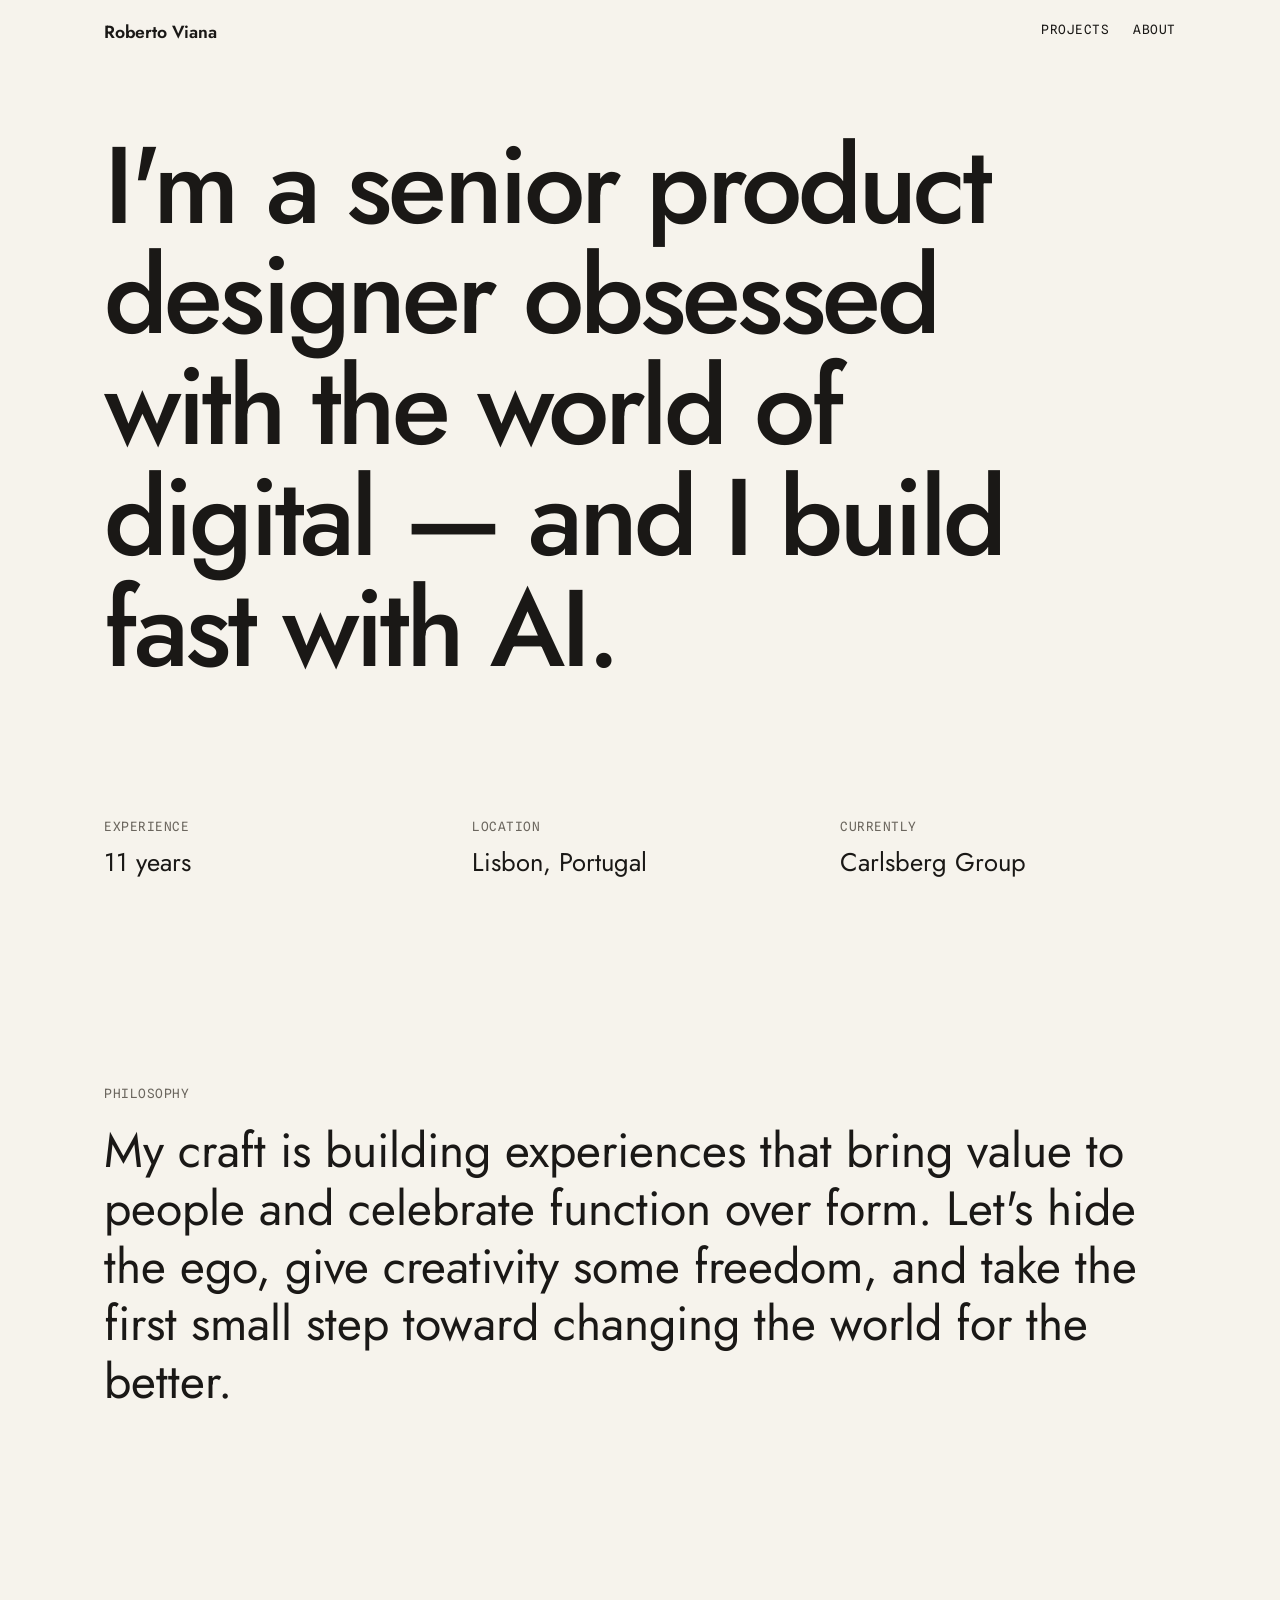
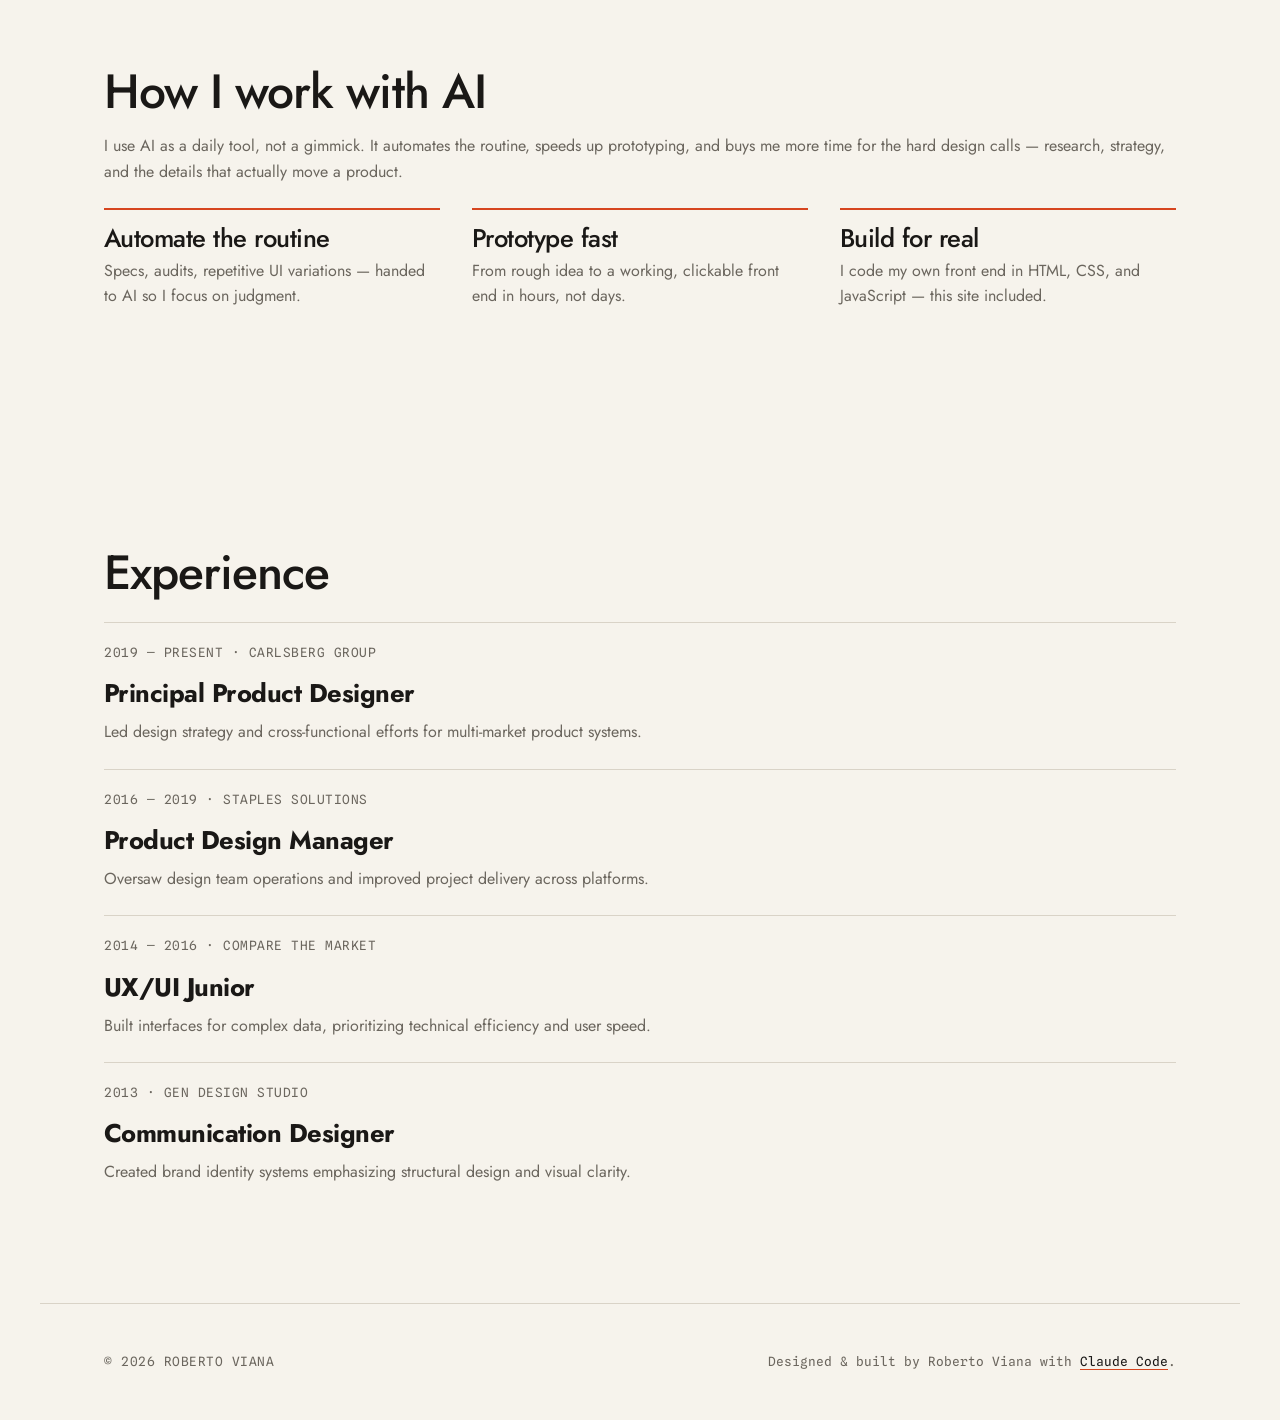
==== commit 3ac62b10: "Add favicon, sitemap, OG tags, and canonical URLs to all pages" ====
--- a/about.html
+++ b/about.html
@@ -5,11 +5,19 @@
   <meta name="viewport" content="width=device-width, initial-scale=1.0" />
   <title>About — Roberto Viana</title>
   <meta name="description" content="Roberto Viana, senior product designer with 11 years of experience across B2B, B2C, and enterprise platforms. I build fast with AI and code my own front end." />
+  <meta property="og:title" content="About — Roberto Viana" />
+  <meta property="og:description" content="Roberto Viana, senior product designer with 11 years of experience across B2B, B2C, and enterprise platforms. I build fast with AI and code my own front end." />
+  <meta property="og:url" content="https://roberto-viana.com/about.html" />
+  <meta property="og:type" content="website" />
+  <meta property="og:image" content="https://roberto-viana.com/assets/img/roberto.jpg" />
+  <link rel="canonical" href="https://roberto-viana.com/about.html" />
+  <link rel="sitemap" type="application/xml" href="/sitemap.xml" />
 
   <link rel="preconnect" href="https://fonts.googleapis.com" />
   <link rel="preconnect" href="https://fonts.gstatic.com" crossorigin />
   <link href="https://fonts.googleapis.com/css2?family=Jost:wght@400;500;600;700&family=Spline+Sans+Mono:wght@400;500&display=swap" rel="stylesheet" />
 
+  <link rel="icon" type="image/png" href="assets/img/favicon.png" />
   <link rel="stylesheet" href="assets/css/styles.css" />
 </head>
 <body>
--- a/assets/css/styles.css
+++ b/assets/css/styles.css
@@ -103,10 +103,22 @@
   display: flex;
   align-items: center;
   justify-content: space-between;
+  max-width: var(--maxw);
+  width: 100%;
+  margin-inline: auto;
   padding: 1.1rem clamp(1.25rem, 5vw, 4rem);
+}
+
+.site-header::before {
+  content: '';
+  position: absolute;
+  inset: 0;
+  width: 100vw;
+  left: 50%;
+  transform: translateX(-50%);
   background: color-mix(in srgb, var(--paper) 88%, transparent);
   backdrop-filter: blur(8px);
-  border-bottom: 1px solid var(--line);
+  z-index: -1;
 }
 
 .site-header .brand {
@@ -723,7 +735,6 @@
 /* Ask-me-anything panel: conversational, programmed replies. */
 .ask {
   margin: clamp(2rem, 5vw, 3.5rem) auto 0;
-  max-width: 640px;
   background: none;
   border: 0;
   box-shadow: none;
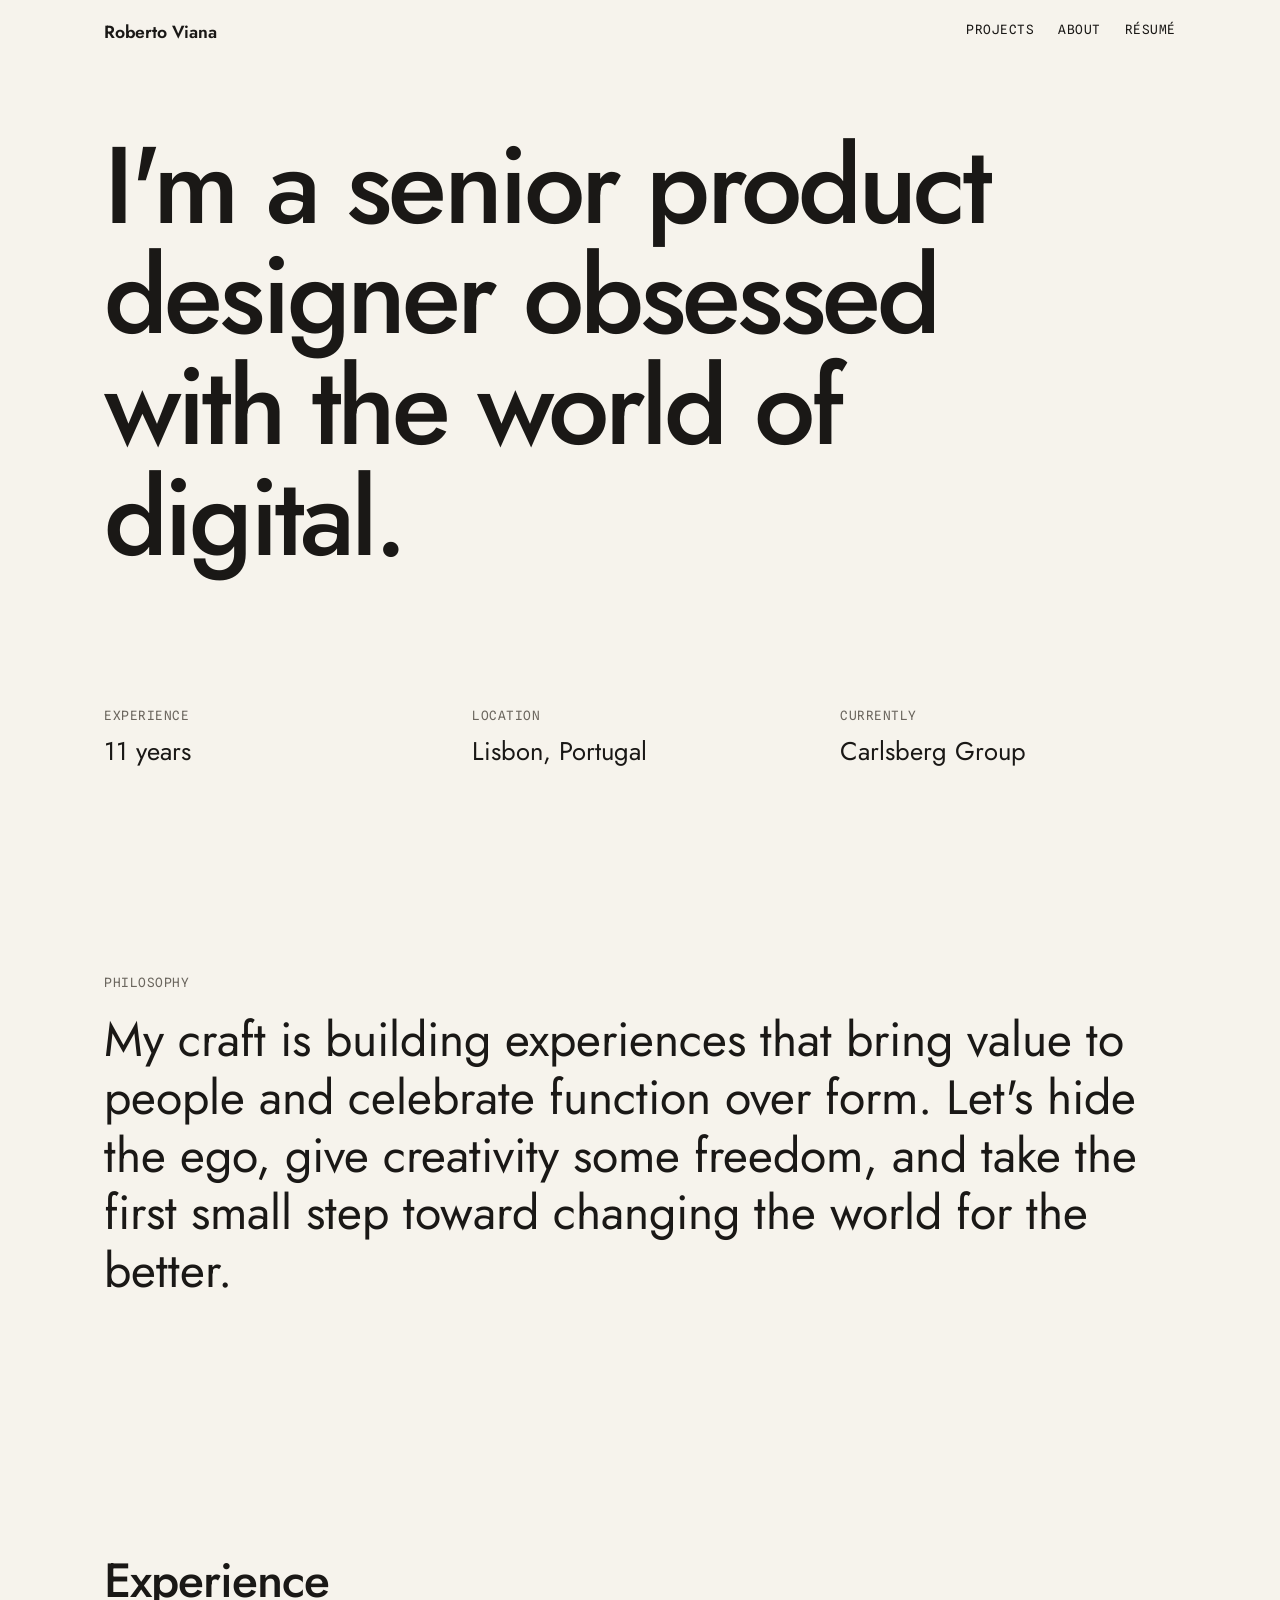
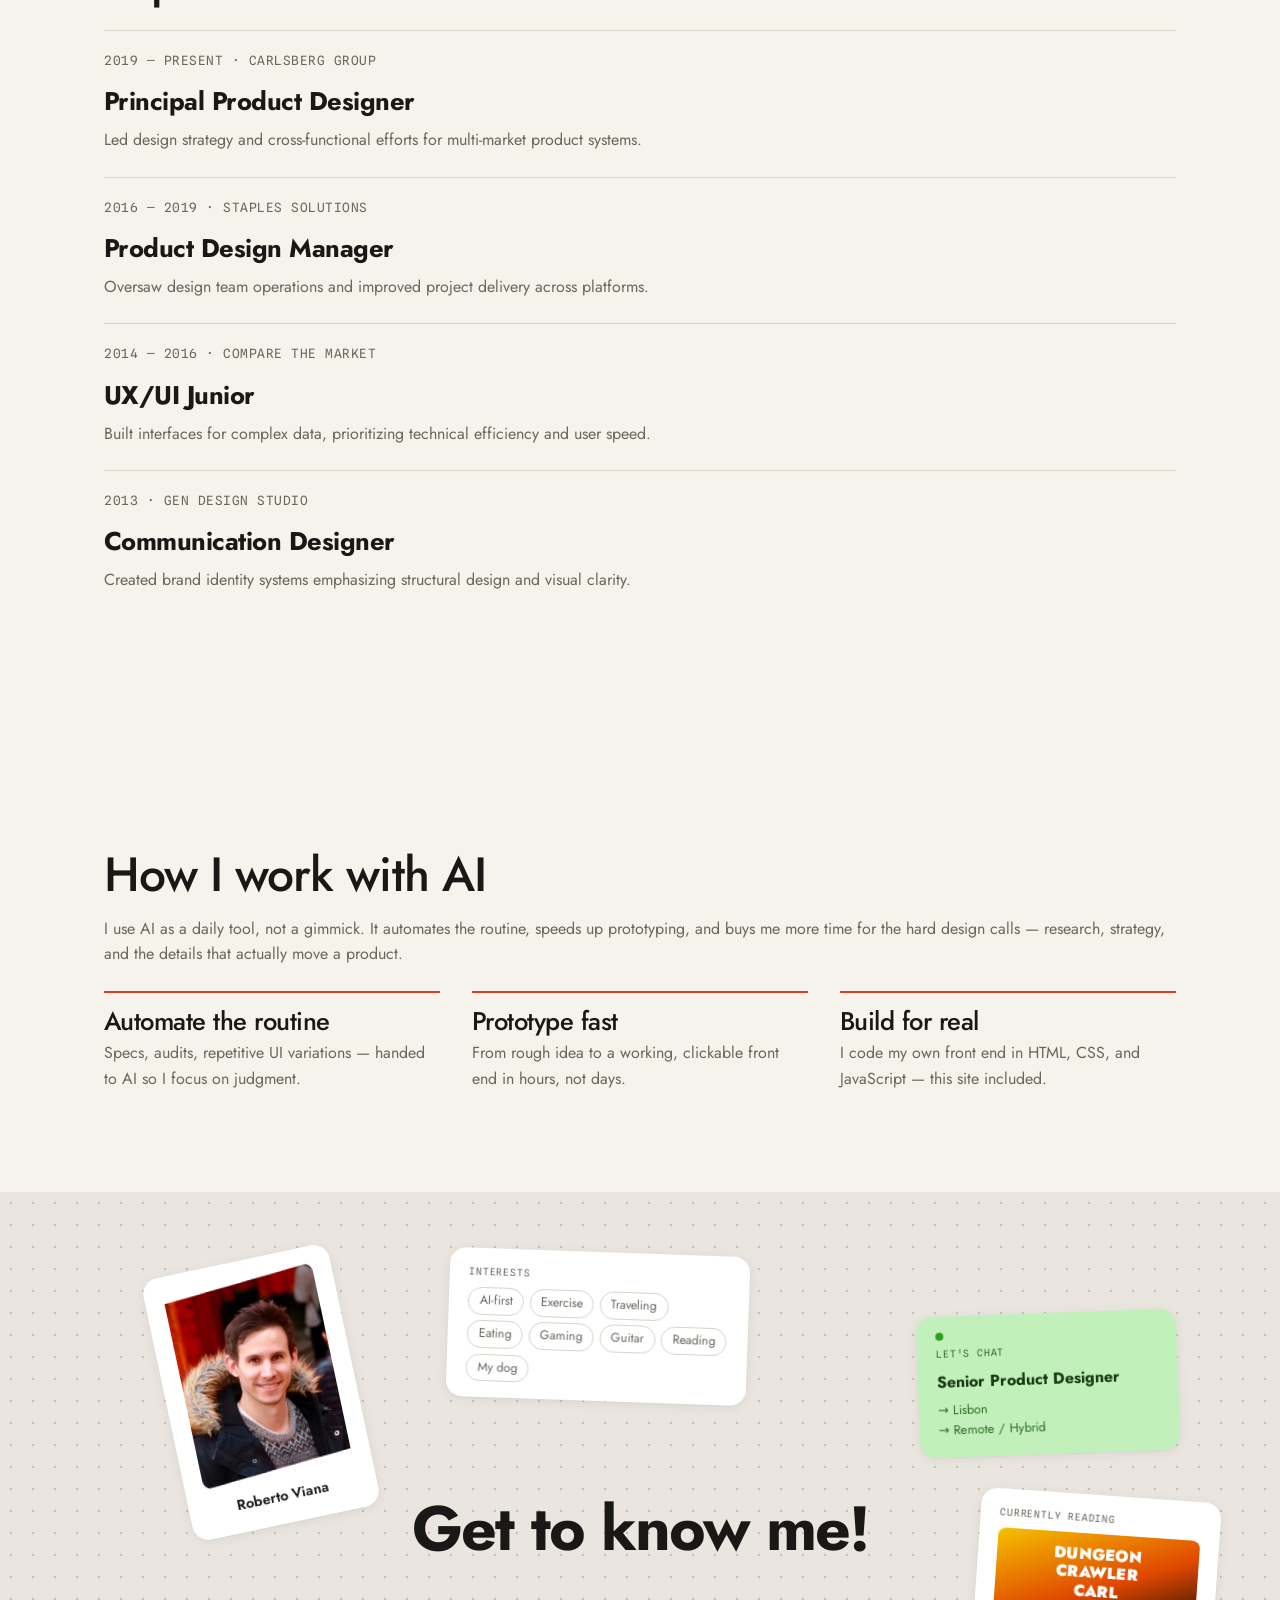
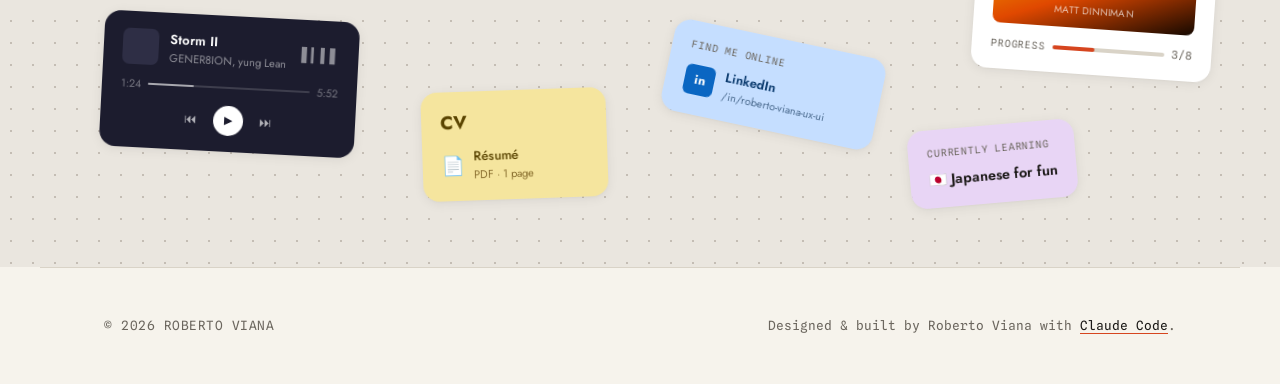
==== commit 66d276f4: "Add Résumé nav link to all pages; reorder about page sections" ====
--- a/about.html
+++ b/about.html
@@ -26,12 +26,13 @@
     <nav class="nav">
       <a href="index.html">Projects</a>
       <a href="about.html">About</a>
+      <a href="assets/CV_Roberto.pdf" target="_blank" rel="noopener">Résumé</a>
     </nav>
   </header>
 
   <main>
     <section class="case-hero wrap">
-      <h1 class="reveal">I'm a senior product designer obsessed with the world of digital — and I build fast with AI.</h1>
+      <h1 class="reveal">I'm a senior product designer obsessed with the world of digital.</h1>
     </section>
 
     <section class="section wrap">
@@ -58,6 +59,36 @@
       </div>
     </section>
 
+    <section class="section wrap">
+      <div class="prose">
+        <h2 class="reveal-up">Experience</h2>
+
+        <div class="reveal-up" style="border-top:1px solid var(--line); padding-top:1.25rem; margin-top:1.5rem;">
+          <p class="meta">2019 — Present · Carlsberg Group</p>
+          <h3 style="margin-top:0.35rem;">Principal Product Designer</h3>
+          <p style="color:var(--ink-soft); margin-top:0.5rem;">Led design strategy and cross-functional efforts for multi-market product systems.</p>
+        </div>
+
+        <div class="reveal-up" style="border-top:1px solid var(--line); padding-top:1.25rem; margin-top:1.5rem;">
+          <p class="meta">2016 — 2019 · Staples Solutions</p>
+          <h3 style="margin-top:0.35rem;">Product Design Manager</h3>
+          <p style="color:var(--ink-soft); margin-top:0.5rem;">Oversaw design team operations and improved project delivery across platforms.</p>
+        </div>
+
+        <div class="reveal-up" style="border-top:1px solid var(--line); padding-top:1.25rem; margin-top:1.5rem;">
+          <p class="meta">2014 — 2016 · Compare the Market</p>
+          <h3 style="margin-top:0.35rem;">UX/UI Junior</h3>
+          <p style="color:var(--ink-soft); margin-top:0.5rem;">Built interfaces for complex data, prioritizing technical efficiency and user speed.</p>
+        </div>
+
+        <div class="reveal-up" style="border-top:1px solid var(--line); padding-top:1.25rem; margin-top:1.5rem;">
+          <p class="meta">2013 · GEN Design Studio</p>
+          <h3 style="margin-top:0.35rem;">Communication Designer</h3>
+          <p style="color:var(--ink-soft); margin-top:0.5rem;">Created brand identity systems emphasizing structural design and visual clarity.</p>
+        </div>
+      </div>
+    </section>
+
     <!-- How I work with AI -->
     <section class="section wrap">
       <div class="prose">
@@ -80,33 +111,97 @@
       </div>
     </section>
 
-    <section class="section wrap">
-      <div class="prose">
-        <h2 class="reveal-up">Experience</h2>
-
-        <div class="reveal-up" style="border-top:1px solid var(--line); padding-top:1.25rem; margin-top:1.5rem;">
-          <p class="meta">2019 — Present · Carlsberg Group</p>
-          <h3 style="margin-top:0.35rem;">Principal Product Designer</h3>
-          <p style="color:var(--ink-soft); margin-top:0.5rem;">Led design strategy and cross-functional efforts for multi-market product systems.</p>
-        </div>
-
-        <div class="reveal-up" style="border-top:1px solid var(--line); padding-top:1.25rem; margin-top:1.5rem;">
-          <p class="meta">2016 — 2019 · Staples Solutions</p>
-          <h3 style="margin-top:0.35rem;">Product Design Manager</h3>
-          <p style="color:var(--ink-soft); margin-top:0.5rem;">Oversaw design team operations and improved project delivery across platforms.</p>
-        </div>
-
-        <div class="reveal-up" style="border-top:1px solid var(--line); padding-top:1.25rem; margin-top:1.5rem;">
-          <p class="meta">2014 — 2016 · Compare the Market</p>
-          <h3 style="margin-top:0.35rem;">UX/UI Junior</h3>
-          <p style="color:var(--ink-soft); margin-top:0.5rem;">Built interfaces for complex data, prioritizing technical efficiency and user speed.</p>
-        </div>
-
-        <div class="reveal-up" style="border-top:1px solid var(--line); padding-top:1.25rem; margin-top:1.5rem;">
-          <p class="meta">2013 · GEN Design Studio</p>
-          <h3 style="margin-top:0.35rem;">Communication Designer</h3>
-          <p style="color:var(--ink-soft); margin-top:0.5rem;">Created brand identity systems emphasizing structural design and visual clarity.</p>
-        </div>
+    <!-- Get to know me — bottom of page -->
+    <section class="know-me" id="know-me">
+      <div class="know-me-inner">
+        <h2 class="know-me-title">Get to know me!</h2>
+
+        <div class="km-card km-card--photo" data-depth="0.4" data-km-rotate="-3" data-tip="That's me — based in Lisbon 🌊">
+          <div class="km-photo-wrap">
+            <img src="assets/img/profilepic.png" alt="Roberto Viana" />
+          </div>
+          <p class="km-name">Roberto Viana</p>
+        </div>
+
+        <div class="km-card km-card--interests" data-depth="0.6" data-km-rotate="2" data-tip="What keeps me curious outside of work">
+          <p class="km-label">Interests</p>
+          <div class="km-tags">
+            <span>AI-first</span><span>Exercise</span><span>Traveling</span>
+            <span>Eating</span><span>Gaming</span><span>Guitar</span>
+            <span>Reading</span><span>My dog</span>
+          </div>
+        </div>
+
+        <div class="km-card km-card--chat" data-depth="0.3" data-km-rotate="-2" data-tip="Open to remote &amp; hybrid roles in Lisbon">
+          <div class="km-chat-dot"></div>
+          <p class="km-label">Let's chat</p>
+          <p class="km-chat-role">Senior Product Designer</p>
+          <p class="km-chat-location">→ Lisbon</p>
+          <p class="km-chat-location">→ Remote / Hybrid</p>
+        </div>
+
+        <div class="km-card km-card--learning" data-depth="0.7" data-km-rotate="-5" data-tip="Slowly but surely — 日本語 is hard 🈺">
+          <p class="km-label">Currently learning</p>
+          <p class="km-learning-text">🇯🇵 Japanese for fun</p>
+        </div>
+
+        <a class="km-card km-card--music" data-depth="0.5" data-km-rotate="3" data-tip="Current soundtrack for deep work sessions" href="https://www.youtube.com/watch?v=x6_mbnsh6VU&list=RDx6_mbnsh6VU&start_radio=1" target="_blank" rel="noopener">
+          <div class="km-music-top">
+            <div class="km-music-art"></div>
+            <div class="km-music-meta">
+              <p class="km-music-title">Storm II</p>
+              <p class="km-music-artist">GENER8ION, yung Lean</p>
+            </div>
+            <div class="km-music-wave">▌▎▍▌</div>
+          </div>
+          <div class="km-music-time">
+            <span>1:24</span>
+            <div class="km-music-bar"><div></div></div>
+            <span>5:52</span>
+          </div>
+          <div class="km-music-controls">
+            <button aria-label="Previous">⏮</button>
+            <button class="km-play" aria-label="Play">▶</button>
+            <button aria-label="Next">⏭</button>
+          </div>
+        </a>
+
+        <a class="km-card km-card--cv" data-depth="0.4" data-km-rotate="-2" data-tip="One page. Everything that matters." href="assets/CV_Roberto.pdf" target="_blank" rel="noopener">
+          <p class="km-cv-head">CV</p>
+          <div class="km-cv-file">
+            <span>📄</span>
+            <div>
+              <p>Résumé</p>
+              <p class="km-cv-meta">PDF · 1 page</p>
+            </div>
+          </div>
+        </a>
+
+        <div class="km-card km-card--linkedin" data-depth="0.6" data-km-rotate="3" data-tip="Let's connect — I read every message">
+          <p class="km-label">Find me online</p>
+          <a class="km-linkedin" href="https://www.linkedin.com/in/roberto-viana-ux-ui/" target="_blank" rel="noopener">
+            <div class="km-linkedin-icon">in</div>
+            <div>
+              <p>LinkedIn</p>
+              <p class="km-linkedin-handle">/in/roberto-viana-ux-ui</p>
+            </div>
+          </a>
+        </div>
+
+        <div class="km-card km-card--reading" data-depth="0.3" data-km-rotate="4" data-tip="Can't put it down — on book 3 of 8">
+          <p class="km-label">Currently reading</p>
+          <div class="km-book-art">
+            <p>DUNGEON<br>CRAWLER<br>CARL</p>
+            <p class="km-book-author">Matt Dinniman</p>
+          </div>
+          <div class="km-book-progress">
+            <p class="km-label">Progress</p>
+            <div class="km-progress-bar"><div style="width:37.5%"></div></div>
+            <p class="km-progress-num">3/8</p>
+          </div>
+        </div>
+
+        <div class="km-tip" id="kmTip"></div>
       </div>
     </section>
   </main>
--- a/assets/css/styles.css
+++ b/assets/css/styles.css
@@ -1093,3 +1093,178 @@
 .site-footer { font-family: var(--font-mono); font-size: var(--step-meta); }
 .site-footer .built a { color: var(--ink); border-bottom: 1px solid var(--accent); }
 .site-footer .built a:hover { color: var(--accent); }
+
+/* ---------- Get to know me ---------- */
+.know-me {
+  position: relative;
+  min-height: 75vh;
+  overflow: hidden;
+  background-color: #eae6df;
+  background-image: radial-gradient(circle, #c4bdb4 1px, transparent 1px);
+  background-size: 22px 22px;
+}
+
+.know-me-inner {
+  position: relative;
+  width: 100%;
+  max-width: 1600px;
+  height: 75vh;
+  min-height: 560px;
+  margin-inline: auto;
+}
+
+.know-me-title {
+  position: absolute;
+  top: 50%;
+  left: 50%;
+  transform: translate(-50%, -50%);
+  font-family: var(--font-display);
+  font-size: clamp(2.5rem, 3vw + 1.5rem, 5.5rem);
+  font-weight: 700;
+  letter-spacing: -0.03em;
+  color: var(--ink);
+  white-space: nowrap;
+  pointer-events: none;
+  user-select: none;
+}
+
+/* Base card */
+.km-card {
+  position: absolute;
+  background: #fff;
+  border-radius: 16px;
+  padding: 1rem 1.2rem;
+  box-shadow: 0 2px 12px rgba(0,0,0,0.07), 0 1px 3px rgba(0,0,0,0.04);
+  cursor: default;
+  will-change: transform;
+}
+
+.km-card:hover {
+  box-shadow: 0 10px 32px rgba(0,0,0,0.13);
+  z-index: 10;
+  filter: brightness(1.02);
+}
+
+/* Card positions + static rotations */
+.km-card--photo    { top: 10%; left: 9%;    width: 210px;  transform: rotate(-12deg); }
+.km-card--interests { top: 9%;  left: 44%;  width: 360px;  transform: rotate(2deg); }
+.km-card--chat     { top: 22%; right: 10%; width: 310px;  background: #c2f0ba; transform: rotate(-2deg); }
+.km-card--learning { top: 17%; left: 28%;                  background: #e8d5f5; transform: rotate(-5deg); }
+.km-card--music    { bottom: 17%; left: 10.5%; width: 285px; background: #1c1c2e; color: #fff; transform: rotate(3deg); }
+.km-card--cv       { bottom: 10%; left: 36%; width: 185px; background: #f5e59e; transform: rotate(-2deg); }
+.km-card--linkedin { bottom: 20%; left: 55%; width: 215px; background: #c5deff; transform: rotate(12deg); }
+.km-card--reading  { top: 47%; right: 7%;   width: 300px;  transform: rotate(4deg); }
+
+/* Shared label */
+.km-label {
+  font-family: var(--font-mono);
+  font-size: 0.62rem;
+  letter-spacing: 0.08em;
+  text-transform: uppercase;
+  color: var(--ink-soft);
+  margin-bottom: 0.45rem;
+}
+.km-card--music   .km-label { color: rgba(255,255,255,0.45); }
+.km-card--chat    .km-label { color: #2d6e26; }
+
+/* Photo card */
+.km-photo-wrap { aspect-ratio: 3/4; border-radius: 10px; overflow: hidden; margin-bottom: 0.6rem; }
+.km-photo-wrap img { width: 100%; height: 100%; object-fit: cover; object-position: center top; }
+.km-name { font-family: var(--font-display); font-weight: 600; font-size: 0.9rem; text-align: center; }
+
+/* Interests card */
+.km-tags { display: flex; flex-wrap: wrap; gap: 0.35rem; margin-top: 0.4rem; }
+.km-tags span { border: 1px solid var(--line); border-radius: 100px; padding: 0.18rem 0.65rem; font-size: 0.78rem; color: var(--ink-soft); }
+
+/* Chat card */
+.km-chat-dot { width: 8px; height: 8px; border-radius: 50%; background: #2a9f22; margin-bottom: 0.4rem; }
+.km-chat-role { font-family: var(--font-display); font-weight: 700; font-size: 1rem; color: #183a14; margin-bottom: 0.3rem; }
+.km-chat-location { font-size: 0.8rem; color: #2d6e26; line-height: 1.6; }
+
+/* Learning card */
+.km-learning-text { font-family: var(--font-display); font-weight: 600; font-size: 0.9rem; }
+
+/* Music card */
+.km-music-top { display: flex; align-items: center; gap: 0.7rem; margin-bottom: 0.55rem; }
+.km-music-art { width: 36px; height: 36px; background: #2e2e45; border-radius: 7px; flex-shrink: 0; }
+.km-music-meta { flex: 1; min-width: 0; }
+.km-music-title { font-weight: 600; font-size: 0.82rem; white-space: nowrap; overflow: hidden; text-overflow: ellipsis; }
+.km-music-artist { font-size: 0.7rem; color: rgba(255,255,255,0.5); white-space: nowrap; overflow: hidden; text-overflow: ellipsis; }
+.km-music-wave { font-size: 0.85rem; color: rgba(255,255,255,0.5); letter-spacing: -1px; }
+.km-music-time { display: flex; align-items: center; gap: 0.45rem; font-size: 0.68rem; color: rgba(255,255,255,0.4); margin-bottom: 0.55rem; }
+.km-music-bar { flex: 1; height: 2px; background: rgba(255,255,255,0.15); border-radius: 1px; }
+.km-music-bar div { width: 28%; height: 100%; background: rgba(255,255,255,0.55); border-radius: 1px; }
+.km-music-controls { display: flex; align-items: center; justify-content: center; gap: 1rem; }
+.km-music-controls button { background: none; border: none; color: rgba(255,255,255,0.65); cursor: pointer; font-size: 0.8rem; padding: 0; }
+.km-play { width: 30px; height: 30px; background: #fff !important; color: #1c1c2e !important; border-radius: 50% !important; display: flex; align-items: center; justify-content: center; font-size: 0.7rem !important; }
+
+/* CV card */
+.km-cv-head { font-family: var(--font-display); font-weight: 700; font-size: 1.15rem; color: #5a4400; margin-bottom: 0.55rem; }
+.km-cv-file { display: flex; align-items: center; gap: 0.55rem; }
+.km-cv-file > span { font-size: 1.15rem; }
+.km-cv-file p { font-size: 0.82rem; font-weight: 500; color: #5a4400; margin: 0; }
+.km-cv-meta { font-size: 0.7rem !important; color: #8a7030 !important; font-weight: 400 !important; }
+
+/* LinkedIn card */
+.km-linkedin { display: flex; align-items: center; gap: 0.6rem; margin-top: 0.3rem; text-decoration: none; }
+.km-linkedin-icon { width: 30px; height: 30px; background: #0A66C2; color: #fff; border-radius: 6px; display: flex; align-items: center; justify-content: center; font-weight: 700; font-size: 0.8rem; flex-shrink: 0; }
+.km-linkedin p { font-size: 0.82rem; font-weight: 600; color: #0a3a6e; margin: 0; }
+.km-linkedin-handle { font-size: 0.68rem !important; color: #4a6a8e !important; font-weight: 400 !important; }
+
+/* Reading card */
+.km-book-art { background: linear-gradient(160deg, #f5c200 0%, #e04800 55%, #140800 100%); border-radius: 8px; padding: 0.75rem 0.6rem; margin: 0.4rem 0 0.75rem; text-align: center; }
+.km-book-art > p { font-family: var(--font-display); font-weight: 900; font-size: 1rem; color: #fff; line-height: 1.15; text-transform: uppercase; letter-spacing: 0.02em; }
+.km-book-author { font-size: 0.62rem !important; font-weight: 400 !important; opacity: 0.7; margin-top: 0.3rem; }
+.km-book-progress { display: flex; align-items: center; gap: 0.45rem; }
+.km-book-progress .km-label { margin: 0; }
+.km-progress-bar { flex: 1; height: 4px; background: var(--line); border-radius: 2px; }
+.km-progress-bar div { height: 100%; background: var(--accent); border-radius: 2px; }
+.km-progress-num { font-family: var(--font-mono); font-size: 0.68rem; color: var(--ink-soft); }
+
+/* Tooltip */
+.km-tip {
+  position: fixed;
+  background: var(--ink);
+  color: var(--paper);
+  padding: 0.35rem 0.8rem;
+  border-radius: 100px;
+  font-size: 0.78rem;
+  pointer-events: none;
+  opacity: 0;
+  transition: opacity 0.15s ease;
+  z-index: 9999;
+  white-space: nowrap;
+  transform: translate(-50%, calc(-100% - 10px));
+}
+.km-tip.is-visible { opacity: 1; }
+
+/* Below 1400px: tighten positions to reduce overlap */
+@media (max-width: 1400px) {
+  .km-card--interests { width: 300px; left: 35%; }
+  .km-card--chat      { width: 260px; right: 8%; top: 18%; }
+  .km-card--reading   { width: 240px; right: 5%; top: 45%; }
+  .km-card--linkedin  { left: 52%; }
+  .km-card--cv        { left: 33%; }
+  .km-card--music     { left: 8%; width: 255px; }
+  .km-card--photo     { left: 13%; width: 190px; }
+  .km-card--learning  { left: 71%; top: 79%; }
+}
+
+/* Medium screens (768–1024px): slightly smaller than desktop default */
+@media (min-width: 768px) and (max-width: 1024px) {
+  .km-card--photo    { width: 185px; }
+  .km-card--interests { width: 275px; }
+  .km-card--chat     { width: 245px; }
+  .km-card--music    { width: 255px; }
+  .km-card--cv       { width: 165px; }
+  .km-card--linkedin { width: 195px; }
+  .km-card--reading  { width: 172px; }
+}
+
+/* Mobile: stack cards in a grid */
+@media (max-width: 767px) {
+  .know-me { min-height: unset; background-size: 18px 18px; }
+  .know-me-inner { height: auto; padding: var(--section) 1.25rem; display: flex; flex-direction: column; align-items: center; gap: 1rem; }
+  .know-me-title { position: static; transform: none; text-align: center; margin-bottom: 1.5rem; white-space: normal; font-size: clamp(2rem, 8vw, 3rem); }
+  .km-card { position: static; transform: none !important; }
+}
